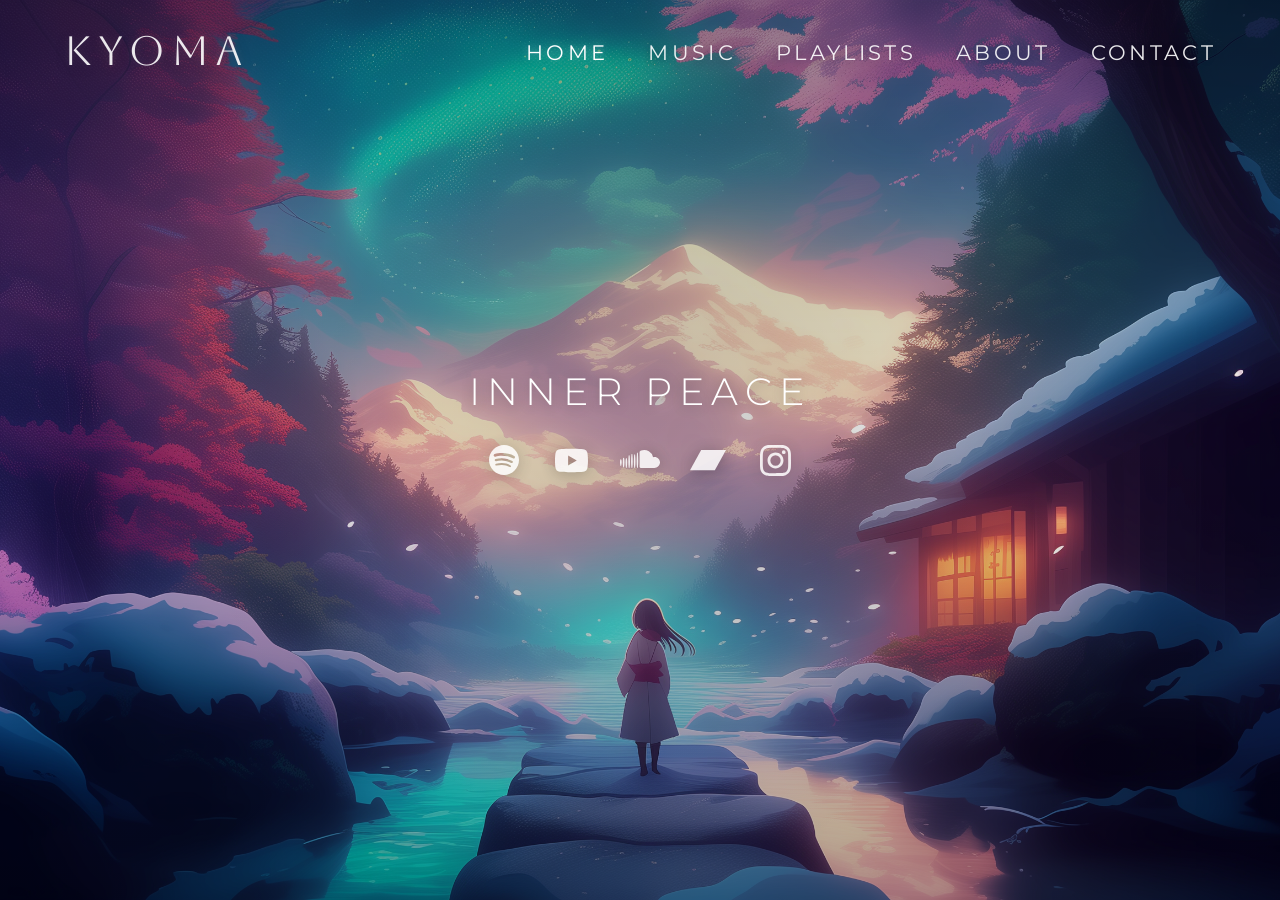
==== index.html @ 8b2a3a18 "Improve music page layout and footer" ====
<!DOCTYPE html>
<html lang="en">
<head>
    <meta charset="UTF-8">
    <meta name="viewport" content="width=device-width, initial-scale=1.0">

    <!-- Fonts -->
    <link rel="preconnect" href="https://fonts.googleapis.com">
    <link rel="preconnect" href="https://fonts.gstatic.com" crossorigin>
    <link href="https://fonts.googleapis.com/css2?family=Aboreto&family=Cinzel:wght@400..900&family=Inter:ital,opsz,wght@0,14..32,100..900;1,14..32,100..900&family=Montserrat:ital,wght@0,100..900;1,100..900&display=swap" rel="stylesheet">

    <!-- CSS -->
    <link rel="stylesheet" href="styles/style.css">

    <!-- JavaScript -->
    <script src="scripts/main.js" defer></script>

    <title>Kyoma Sounds | Official Website</title>
</head>

<body>

    <!-- =========================
    HEADER / NAVBAR
    ========================== -->

    <header class="header">
        <div class="container">
            <nav class="navbar">
                <a href="index.html" class="navbar__logo">KYOMA</a>

                <!-- Menu Burger -->
                <button class="navbar__toggle" aria-label="Open menu">
                    <span></span>
                    <span></span>
                </button>

                <!-- Navigation Links -->
                <ul class="navbar__links">
                    <li><a href="index.html" class="active">Home</a></li>
                    <li><a href="music.html">Music</a></li>
                    <li><a href="playlists.html">Playlists</a></li>
                    <li><a href="about.html">About</a></li>
                    <li><a href="contact.html">Contact</a></li>
                </ul>

                <!-- Social Icons | Mobile Menu -->
                <div class="navbar__social-links">
                    <a href="#" aria-label="Spotify">
                        <img src="assets/icons/spotify.svg" alt="Spotify" class="spotify-icon">
                    </a>

                    <a href="#" aria-label="YouTube">
                        <img src="assets/icons/youtube.svg" alt="YouTube" class="youtube-icon">
                    </a>

                    <a href="#" aria-label="SoundCloud">
                        <img src="assets/icons/soundcloud.svg" alt="SoundCloud" class="soundcloud-icon">
                    </a>

                    <a href="#" aria-label="Bandcamp">
                        <img src="assets/icons/bandcamp.svg" alt="Bandcamp" class="bandcamp-icon">
                    </a>

                    <a href="#" aria-label="Instagram">
                        <img src="assets/icons/instagram.svg" alt="Instagram" class="instagram-icon">
                    </a>
                </div>
            </nav>
        </div>


        <!-- Hero Content -->
        <div class="hero-content">
            <h1 class="hero-title">Inner Peace</h1>

            <!-- Social Icons | Home Hero -->
            <div class="social-links">
                <a href="#" aria-label="Spotify">
                    <img src="assets/icons/spotify.svg" alt="Spotify" class="spotify-icon">
                </a>

                <a href="#" aria-label="YouTube">
                    <img src="assets/icons/youtube.svg" alt="YouTube" class="youtube-icon">
                </a>

                <a href="#" aria-label="SoundCloud">
                    <img src="assets/icons/soundcloud.svg" alt="SoundCloud" class="soundcloud-icon">
                </a>

                <a href="#" aria-label="Bandcamp">
                    <img src="assets/icons/bandcamp.svg" alt="Bandcamp" class="bandcamp-icon">
                </a>

                <a href="#" aria-label="Instagram">
                    <img src="assets/icons/instagram.svg" alt="Instagram" class="instagram-icon">
                </a>
            </div>
        </div>

    </header>

</body>
</html>
---- styles/style.css ----
/* =========================
RESET / BASE
========================= */

*, *::before, *::after {
    box-sizing: border-box;
}

html {
    font-size: 100%;
    -webkit-text-size-adjust: 100%;
}

body {
    margin: 0;
    min-height: 100vh;
    line-height: 1.5;
    font-family: "Montserrat", sans-serif;
}

img, picture, video, canvas, svg {
    display: block;
    max-width: 100%;
}

input, button, textarea, select {
    font: inherit;
}

p, h1, h2, h3, h4, h5, h6 {
    margin: 0;
    overflow-wrap: break-word;
}

a {
    color: inherit;
    text-decoration: none;
}

ul, ol {
    margin: 0;
    padding: 0;
    list-style: none;
}


/* =========================
GLOBAL LAYOUT
========================= */

.container {
    width: min(100% - 128px, 1500px);
    margin-inline: auto;
}


/* =========================
HOME PAGE
Header hero, Inner Peace...
========================= */

.header {
    min-height: 100vh;

    background-image: url(../assets/background-images/image00001.png);
    background-size: cover;
    background-position: center 100%;
    background-repeat: no-repeat;

    display: flex;
    flex-direction: column;
    align-items: center;

    position: relative;
    overflow: hidden;
}

.header::before {
    content: "";
    position: absolute;
    inset: 0;

    background:
        radial-gradient(
            circle at center 45%,
            rgba(0, 0, 0, 0.15) 0%,
            rgba(0, 0, 0, 0.07) 30%,
            rgba(0, 0, 0, 0) 58%
        ),
        linear-gradient(
            to bottom,
            rgba(0, 0, 0, 0.38) 0%,
            rgba(0, 0, 0, 0.14) 24%,
            rgba(0, 0, 0, 0.06) 50%,
            rgba(0, 0, 0, 0.30) 100%
        );
}

.header > * {
    position: relative;
    z-index: 2;
}


/* =========================
NAVBAR — MOBILE FIRST
========================= */

.navbar {
    width: 100%;
    padding: 32px 0;

    display: flex;
    justify-content: center;
    align-items: center;

    position: relative;
}

/* Logo */

.navbar__logo {
    font-family: "Aboreto", serif;
    font-size: clamp(38px, 10.5vw, 52px);
    font-weight: 400;
    letter-spacing: 0.14em;
    text-transform: uppercase;

    color: rgba(255, 255, 255, 0.9);

    text-shadow:
        0 0 8px rgba(255, 255, 255, 0.10),
        0 2px 14px rgba(0, 0, 0, 0.22);

    line-height: 1;
    -webkit-font-smoothing: antialiased;
    text-rendering: geometricPrecision;

    position: relative;
    z-index: 30;
}

.navbar__logo:hover {
    text-shadow: 0 0 8px rgba(255, 255, 255, 0.4);
}

/* Burger */

.navbar__toggle {
    position: absolute;
    right: 0;
    top: 50%;
    transform: translateY(-50%);

    width: 44px;
    height: 44px;

    display: flex;
    flex-direction: column;
    justify-content: center;
    align-items: center;
    gap: 9px;

    background: transparent;
    border: none;
    padding: 0;
    cursor: pointer;

    z-index: 30;
}

.navbar__toggle:focus:not(:focus-visible) {
    outline: none;
}

.navbar__toggle:focus-visible {
    outline: 2px solid rgba(255, 255, 255, 0.45);
    outline-offset: 5px;
    border-radius: 8px;
}

.navbar__toggle span {
    display: block;
    width: 32px;
    height: 2px;

    background: rgba(255, 255, 255, 0.92);
    border-radius: 999px;

    box-shadow: 0 2px 10px rgba(0, 0, 0, 0.28);

    transition: transform 0.25s ease;
}

/* Burger ouvert = croix */

.navbar__toggle--open span:first-child {
    transform: translateY(5.5px) rotate(45deg);
}

.navbar__toggle--open span:last-child {
    transform: translateY(-5.5px) rotate(-45deg);
}

/* Menu caché par défaut */

.navbar__links {
    display: none;
}

/* Menu ouvert — mobile fullscreen */

.navbar__links--open {
    position: fixed;
    inset: 0;

    width: 100vw;
    height: 100vh;
    height: 100dvh;

    display: flex;
    flex-direction: column;
    justify-content: center;
    align-items: center;
    gap: 36px;

    padding: 160px 24px 240px;

    background:
        linear-gradient(
            to bottom,
            rgba(5, 8, 20, 0.94),
            rgba(10, 12, 30, 0.82)
        );

    backdrop-filter: blur(18px);
    -webkit-backdrop-filter: blur(18px);

    border: none;
    border-radius: 0;
    box-shadow: none;

    z-index: 20;
}

.navbar__links a {
    color: white;

    font-weight: 400;
    font-size: clamp(1.15rem, 4.2vw, 1.7rem);
    letter-spacing: 0.20em;
    text-transform: uppercase;

    opacity: 0.9;
    text-shadow: 0 2px 10px rgba(0, 0, 0, 0.28);

    transition: opacity 0.25s ease, text-shadow 0.25s ease;
}

.navbar__links a:hover,
.navbar__links a.active {
    opacity: 1;
    text-shadow: 0 0 8px rgba(255, 255, 255, 0.35);
}


/* =========================
NAVBAR SOCIAL LINKS
Icônes utilisées dans le menu mobile
========================= */

.navbar__social-links {
    display: none;
}

.navbar.menu-open .navbar__social-links {
    position: fixed;
    left: 50%;
    bottom: 56px;
    transform: translateX(-50%);

    display: flex;
    justify-content: center;
    align-items: center;
    gap: 22px;

    z-index: 30;
}

.navbar__social-links a {
    width: 44px;
    height: 44px;

    display: flex;
    justify-content: center;
    align-items: center;

    opacity: 0.85;

    transition: opacity 0.25s ease, transform 0.25s ease;
}

.navbar__social-links a:hover {
    opacity: 1;
    transform: translateY(-3px);
}

.navbar__social-links img {
    display: block;

    max-width: none;
    max-height: none;

    filter:
        brightness(0) invert(1)
        drop-shadow(0 2px 8px rgba(0, 0, 0, 0.28));
}


/* =========================
HERO CONTENT — HOME
========================= */

.hero-content {
    display: flex;
    flex-direction: column;
    justify-content: center;
    align-items: center;

    text-align: center;
    color: white;

    margin-top: auto;
    margin-bottom: auto;

    transform: translateY(-60px);
    padding: 0 24px;
}

.hero-title {
    font-family: "Montserrat", sans-serif;
    font-size: clamp(2rem, 10vw, 3.4rem);
    font-weight: 300;
    text-transform: uppercase;
    letter-spacing: 0.16em;

    text-shadow:
        0 2px 12px rgba(0, 0, 0, 0.25),
        0 0 18px rgba(255, 255, 255, 0.08);

    margin-bottom: 18px;
}

/* Menu ouvert sur Home :
on cache Inner Peace + les icônes du hero.
Les icônes visibles sont celles de .navbar__social-links.
*/

.header.menu-open .hero-title {
    opacity: 0;
}

.header.menu-open .hero-content .social-links {
    display: none;
}

/* Icônes sociales du hero Home */

.social-links {
    display: flex;
    justify-content: center;
    align-items: center;
    gap: 18px;
}

.social-links a {
    width: 40px;
    height: 40px;

    display: flex;
    justify-content: center;
    align-items: center;

    opacity: 0.85;

    transition: opacity 0.25s ease, transform 0.25s ease;
}

.social-links a:hover {
    opacity: 1;
    transform: translateY(-3px);
}

.social-links img {
    display: block;

    max-width: none;
    max-height: none;

    filter:
        brightness(0) invert(1)
        drop-shadow(0 2px 8px rgba(0, 0, 0, 0.28));
}


/* =========================
ICÔNES — TAILLES
Réutilisées par hero + navbar menu
========================= */

.spotify-icon {
    width: 28px;
}

.youtube-icon {
    width: 31px;
}

.soundcloud-icon {
    width: 38px;
    transform: translateY(-1px);
}

.bandcamp-icon {
    width: 34px;
}

.instagram-icon {
    width: 29px;
}


/* =========================
FOOTER
========================= */

.site-footer {
    color: white;
    padding: 72px 0 24px;

    position: relative;
    z-index: 1;
}

.site-footer__content {
    display: flex;
    flex-direction: column;
    align-items: center;
    gap: 22px;

    text-align: center;
}

.site-footer__logo {
    font-family: "Aboreto", serif;
    font-size: clamp(2rem, 5vw, 3.2rem);
    font-weight: 400;
    letter-spacing: 0.16em;
    text-transform: uppercase;

    color: rgba(255, 255, 255, 0.9);

    text-shadow:
        0 0 8px rgba(255, 255, 255, 0.10),
        0 2px 14px rgba(0, 0, 0, 0.22);

    transition:
        opacity 0.25s ease,
        text-shadow 0.25s ease,
        transform 0.25s ease;
}

.site-footer__logo:hover {
    opacity: 1;
    text-shadow:
        0 0 10px rgba(255, 255, 255, 0.35),
        0 2px 16px rgba(0, 0, 0, 0.28);

    transform: translateY(-2px);
}

.site-footer__tagline {
    font-size: 0.95rem;
    font-weight: 300;
    letter-spacing: 0.08em;

    color: rgba(255, 255, 255, 0.65);
}

.site-footer__social-links {
    margin-top: 6px;
}

.site-footer__copyright {
    font-size: 0.78rem;
    letter-spacing: 0.08em;

    color: rgba(255, 255, 255, 0.45);
}


/* =========================
MUSIC PAGE
Grid releases, cards...
========================= */

.music-body {
    min-height: 100vh;
    color: white;

    position: relative;
    background: #050814;
}

/* Image de fond floutée */

.music-body::before {
    content: "";
    position: fixed;
    inset: 0;

    background-image: url(../assets/background-images/image00001.png);
    background-size: cover;
    background-position: center;
    background-repeat: no-repeat;

    filter: blur(16px);
    transform: scale(1.08);
    opacity: 0.62;

    z-index: -2;
}

/* Overlay sombre par-dessus l'image */

.music-body::after {
    content: "";
    position: fixed;
    inset: 0;

    background:
        linear-gradient(
            to bottom,
            rgba(5, 8, 20, 0.97),
            rgba(8, 10, 24, 0.92)
        );

    z-index: -1;
}


/* =========================
PAGE HEADER — PAGES INTERNES
========================= */

.music-header {
    background: transparent;
    color: white;

    position: relative;
    z-index: 10;
}


/* =========================
MUSIC PAGE CONTENT
========================= */

.music-page {
    min-height: 100vh;
    color: white;

    padding: 32px 0 64px;

    position: relative;
    z-index: 1;
}

.music-section {
    max-width: none;
    margin: 0;
}

/* Heading */

.section-heading {
    max-width: 760px;
    margin-bottom: 44px;
}

.section-heading h1 {
    font-family: "Montserrat", sans-serif;
    font-size: clamp(2.2rem, 6vw, 4rem);

    font-weight: 300;
    letter-spacing: 0.16em;
    text-transform: uppercase;

    transform: translateX(-0.04em);

    margin-bottom: 16px;

    text-shadow:
        0 2px 14px rgba(0, 0, 0, 0.35),
        0 0 22px rgba(255, 255, 255, 0.08);
}

.section-heading p {
    max-width: 560px;

    font-size: 1rem;
    line-height: 1.8;

    color: rgba(255, 255, 255, 0.68);
}

/* Music Grid */

.music-grid {
    display: grid;
    grid-template-columns: 1fr;
    gap: 40px;
}

/* Music Cards */

.music-card {
    background: rgba(10, 12, 30, 0.62);
    border: 1px solid rgba(255, 255, 255, 0.12);
    border-radius: 24px;
    overflow: hidden;

    backdrop-filter: blur(10px);
    -webkit-backdrop-filter: blur(10px);

    box-shadow: 0 18px 50px rgba(0, 0, 0, 0.22);

    transition:
        transform 0.28s ease,
        border-color 0.28s ease,
        background 0.28s ease,
        box-shadow 0.28s ease;
}

.music-card:hover {
    transform: translateY(-6px);
    background: rgba(255, 255, 255, 0.065);
    border-color: rgba(255, 255, 255, 0.18);
    box-shadow: 0 24px 70px rgba(0, 0, 0, 0.34);
}

.music-card__image-link {
    display: block;
    aspect-ratio: 1 / 1;
    overflow: hidden;
}

.music-card__image-link img {
    width: 100%;
    height: 100%;
    object-fit: cover;

    transition: transform 0.35s ease;
}

.music-card:hover .music-card__image-link img {
    transform: scale(1.04);
}

.music-card__content {
    padding: 24px;
}

.music-card__content h2 {
    font-size: 1.25rem;
    font-weight: 500;
    letter-spacing: 0.04em;

    margin-bottom: 6px;
}

.music-card__content p {
    color: rgba(255, 255, 255, 0.62);
    font-size: 0.95rem;

    margin-bottom: 22px;
}

.music-card__link {
    display: inline-block;

    font-size: 0.78rem;
    font-weight: 500;
    letter-spacing: 0.18em;
    text-transform: uppercase;

    color: rgba(255, 255, 255, 0.9);

    opacity: 0.85;
    transition: opacity 0.25s ease, text-shadow 0.25s ease;
}

.music-card__link:hover {
    opacity: 1;
    text-shadow: 0 0 8px rgba(255, 255, 255, 0.35);
}


/* =========================
RESPONSIVE
========================= */

/* ≥ 640px : grands téléphones / petites tablettes */

@media (min-width: 640px) {
    .hero-title {
        font-size: clamp(2.4rem, 7vw, 4rem);
    }

    .social-links {
        gap: 22px;
    }

    .social-links a {
        width: 44px;
        height: 44px;
    }

    .spotify-icon {
        width: 30px;
    }

    .youtube-icon {
        width: 33px;
    }

    .soundcloud-icon {
        width: 41px;
    }

    .bandcamp-icon {
        width: 36px;
    }

    .instagram-icon {
        width: 31px;
    }
}

/* ≥ 768px : tablettes */

@media (min-width: 768px) {
    .music-grid {
        grid-template-columns: repeat(2, 1fr);
    }
}

/* ≥ 1024px : desktop */

@media (min-width: 1024px) {
    .navbar {
        padding: 32px 0;
        justify-content: space-between;
    }

    .navbar__logo {
        font-size: clamp(36px, 3.2vw, 54px);
        letter-spacing: 0.16em;
    }

    .navbar__toggle {
        display: none;
    }

    .navbar__links,
    .navbar__links--open {
        position: static;
        inset: auto;
        transform: none;

        width: auto;
        height: auto;
        max-width: none;

        padding: 0;

        display: flex;
        flex-direction: row;
        justify-content: flex-end;
        align-items: center;
        gap: 40px;

        background: none;
        backdrop-filter: none;
        -webkit-backdrop-filter: none;

        border: none;
        border-radius: 0;
        box-shadow: none;

        z-index: auto;
    }

    .navbar__links a {
        font-size: 1.3rem;
        letter-spacing: 0.16em;
    }

    .navbar__social-links,
    .navbar.menu-open .navbar__social-links {
        display: none;
    }

    .hero-content {
        transform: translateY(-80px);
        padding: 0;
    }

    .hero-title {
        font-size: clamp(1.5rem, 3vw, 3rem);
        letter-spacing: 0.18em;
    }

    .header.menu-open .hero-title {
        opacity: 1;
    }

    .header.menu-open .hero-content .social-links {
        display: flex;
    }

    .music-page {
        padding: 32px 0 64px;
    }

    .section-heading {
        margin-bottom: 56px;
    }

    .music-grid {
        grid-template-columns: repeat(3, 1fr);
    }

    .social-links {
        gap: 24px;
    }

    .social-links a {
        width: 44px;
        height: 44px;
    }

    .spotify-icon {
        width: 30px;
    }

    .youtube-icon {
        width: 33px;
    }

    .soundcloud-icon {
        width: 40px;
    }

    .bandcamp-icon {
        width: 36px;
    }

    .instagram-icon {
        width: 31px;
    }
}

/* ≥ 1280px : desktop large */

@media (min-width: 1280px) {
}

/* ≥ 1536px : très grands écrans */

@media (min-width: 1536px) {
}
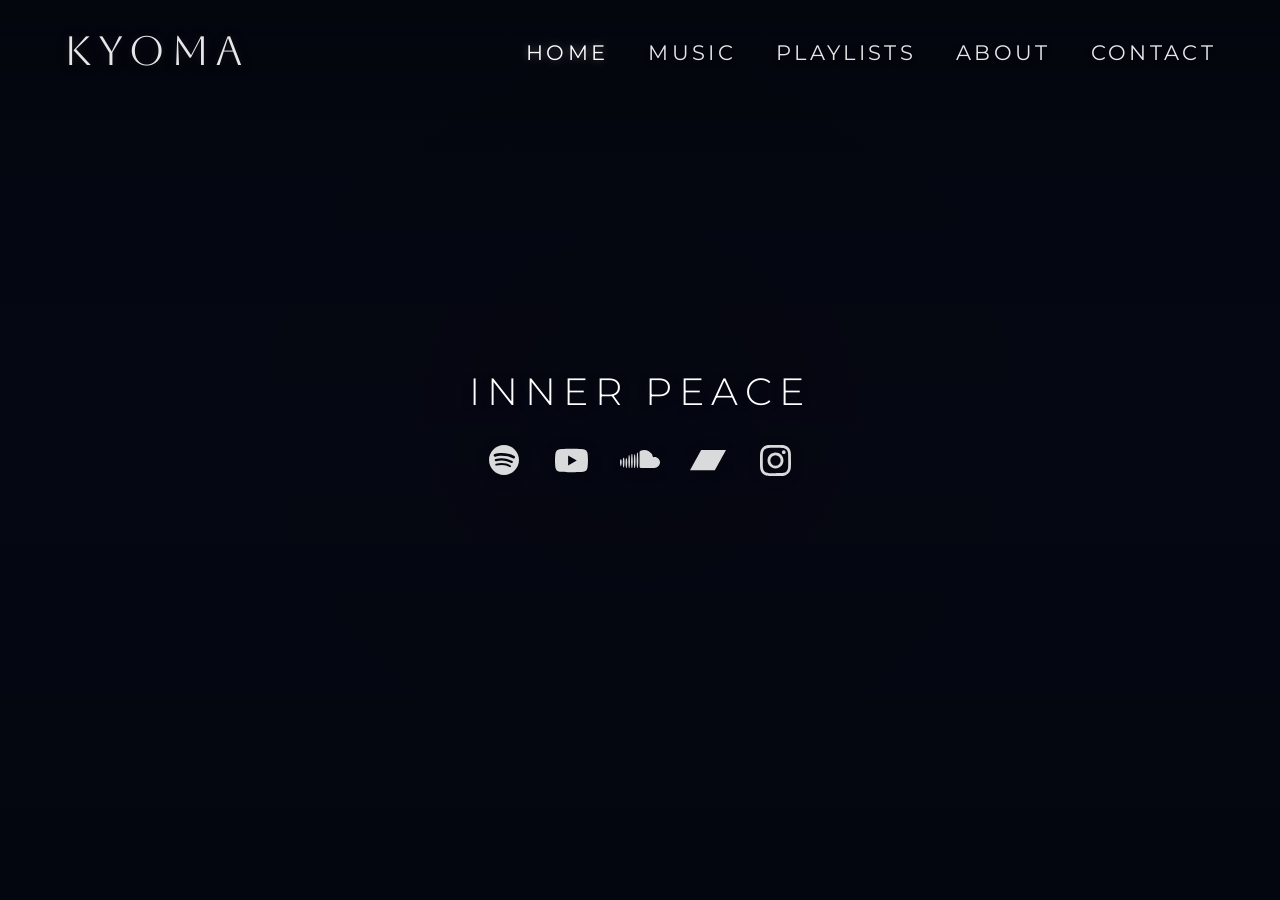
==== commit 9413ac41: "adding video source to header" ====
--- a/index.html
+++ b/index.html
@@ -25,6 +25,10 @@
     ========================== -->
 
     <header class="header">
+        <!-- Background Video -->
+        <video class="headerVideo" autoplay muted loop playsinline preload="auto">
+            <source src="assets/background-images/image00001.mp4" type="video/mp4">
+        </video>
         <div class="container">
             <nav class="navbar">
                 <a href="index.html" class="navbar__logo">KYOMA</a>
--- a/styles/style.css
+++ b/styles/style.css
@@ -49,8 +49,64 @@
 ========================= */
 
 .container {
-    width: min(100% - 128px, 1500px);
+    width: min(100% - 40px, 1500px);
     margin-inline: auto;
+}
+
+
+/* =========================
+SHARED INTERNAL PAGES BACKGROUND
+Music / Playlists / About / Contact
+========================= */
+
+.music-body,
+.about-body,
+.contact-body {
+    min-height: 100vh;
+    color: white;
+    position: relative;
+    background: #050814;
+}
+
+.music-body::before,
+.about-body::before,
+.contact-body::before {
+    content: "";
+    position: fixed;
+    inset: 0;
+    
+    background-image: url(../assets/background-images/image00001.png);
+    background-size: cover;
+    background-position: center;
+    background-repeat: no-repeat;
+    
+    filter: blur(16px);
+    transform: scale(1.08);
+    opacity: 0.85;
+    
+    z-index: -2;
+}
+
+.music-body::after,
+.about-body::after,
+.contact-body::after {
+    content: "";
+    position: fixed;
+    inset: 0;
+    
+    background:
+        radial-gradient(
+            circle at 50% 18%,
+            rgba(120, 180, 210, 0.16),
+            transparent 34%
+        ),
+        linear-gradient(
+            to bottom,
+            rgba(5, 8, 20, 0.86),
+            rgba(8, 10, 24, 0.80)
+        );
+    
+    z-index: -1;
 }
 
 
@@ -61,11 +117,6 @@
 
 .header {
     min-height: 100vh;
-
-    background-image: url(../assets/background-images/image00001.png);
-    background-size: cover;
-    background-position: center 100%;
-    background-repeat: no-repeat;
 
     display: flex;
     flex-direction: column;
@@ -73,6 +124,22 @@
 
     position: relative;
     overflow: hidden;
+
+    background-color: #050814;
+}
+
+.headerVideo {
+    position: absolute;
+    inset: 0;
+
+    width: 100%;
+    height: 100%;
+
+    object-fit: cover;
+    object-position: center 100%;
+
+    z-index: 0;
+    pointer-events: none;
 }
 
 .header::before {
@@ -80,27 +147,28 @@
     position: absolute;
     inset: 0;
 
+    z-index: 1;
+    pointer-events: none;
+    
     background:
-        radial-gradient(
-            circle at center 45%,
-            rgba(0, 0, 0, 0.15) 0%,
-            rgba(0, 0, 0, 0.07) 30%,
-            rgba(0, 0, 0, 0) 58%
-        ),
-        linear-gradient(
-            to bottom,
-            rgba(0, 0, 0, 0.38) 0%,
-            rgba(0, 0, 0, 0.14) 24%,
-            rgba(0, 0, 0, 0.06) 50%,
-            rgba(0, 0, 0, 0.30) 100%
-        );
-}
-
-.header > * {
+    radial-gradient(
+        circle at center 45%,
+        rgba(0, 0, 0, 0.138) 0%,
+        rgba(0, 0, 0, 0.064) 30%,
+        rgba(0, 0, 0, 0) 58%
+    ),
+    linear-gradient(
+        to bottom,
+        rgba(0, 0, 0, 0.35) 0%,
+        rgba(0, 0, 0, 0.13) 24%,
+        rgba(0, 0, 0, 0.055) 50%,
+        rgba(0, 0, 0, 0.276) 100%
+    );
+}
+.header > *:not(.headerVideo) {
     position: relative;
     z-index: 2;
 }
-
 
 /* =========================
 NAVBAR — MOBILE FIRST
@@ -109,11 +177,11 @@
 .navbar {
     width: 100%;
     padding: 32px 0;
-
+    
     display: flex;
     justify-content: center;
     align-items: center;
-
+    
     position: relative;
 }
 
@@ -125,17 +193,17 @@
     font-weight: 400;
     letter-spacing: 0.14em;
     text-transform: uppercase;
-
+    
     color: rgba(255, 255, 255, 0.9);
-
+    
     text-shadow:
-        0 0 8px rgba(255, 255, 255, 0.10),
-        0 2px 14px rgba(0, 0, 0, 0.22);
-
+    0 0 8px rgba(255, 255, 255, 0.10),
+    0 2px 14px rgba(0, 0, 0, 0.22);
+    
     line-height: 1;
     -webkit-font-smoothing: antialiased;
     text-rendering: geometricPrecision;
-
+    
     position: relative;
     z-index: 30;
 }
@@ -151,21 +219,21 @@
     right: 0;
     top: 50%;
     transform: translateY(-50%);
-
+    
     width: 44px;
     height: 44px;
-
+    
     display: flex;
     flex-direction: column;
     justify-content: center;
     align-items: center;
     gap: 9px;
-
+    
     background: transparent;
     border: none;
     padding: 0;
     cursor: pointer;
-
+    
     z-index: 30;
 }
 
@@ -183,12 +251,12 @@
     display: block;
     width: 32px;
     height: 2px;
-
+    
     background: rgba(255, 255, 255, 0.92);
     border-radius: 999px;
-
+    
     box-shadow: 0 2px 10px rgba(0, 0, 0, 0.28);
-
+    
     transition: transform 0.25s ease;
 }
 
@@ -213,47 +281,47 @@
 .navbar__links--open {
     position: fixed;
     inset: 0;
-
+    
     width: 100vw;
     height: 100vh;
     height: 100dvh;
-
+    
     display: flex;
     flex-direction: column;
     justify-content: center;
     align-items: center;
     gap: 36px;
-
+    
     padding: 160px 24px 240px;
-
+    
     background:
-        linear-gradient(
-            to bottom,
-            rgba(5, 8, 20, 0.94),
-            rgba(10, 12, 30, 0.82)
-        );
-
+    linear-gradient(
+    to bottom,
+    rgba(5, 8, 20, 0.94),
+    rgba(10, 12, 30, 0.82)
+    );
+    
     backdrop-filter: blur(18px);
     -webkit-backdrop-filter: blur(18px);
-
+    
     border: none;
     border-radius: 0;
     box-shadow: none;
-
+    
     z-index: 20;
 }
 
 .navbar__links a {
     color: white;
-
+    
     font-weight: 400;
     font-size: clamp(1.15rem, 4.2vw, 1.7rem);
     letter-spacing: 0.20em;
     text-transform: uppercase;
-
+    
     opacity: 0.9;
     text-shadow: 0 2px 10px rgba(0, 0, 0, 0.28);
-
+    
     transition: opacity 0.25s ease, text-shadow 0.25s ease;
 }
 
@@ -278,25 +346,25 @@
     left: 50%;
     bottom: 56px;
     transform: translateX(-50%);
-
+    
     display: flex;
     justify-content: center;
     align-items: center;
     gap: 22px;
-
+    
     z-index: 30;
 }
 
 .navbar__social-links a {
     width: 44px;
     height: 44px;
-
+    
     display: flex;
     justify-content: center;
     align-items: center;
-
+    
     opacity: 0.85;
-
+    
     transition: opacity 0.25s ease, transform 0.25s ease;
 }
 
@@ -307,13 +375,13 @@
 
 .navbar__social-links img {
     display: block;
-
+    
     max-width: none;
     max-height: none;
-
+    
     filter:
-        brightness(0) invert(1)
-        drop-shadow(0 2px 8px rgba(0, 0, 0, 0.28));
+    brightness(0) invert(1)
+    drop-shadow(0 2px 8px rgba(0, 0, 0, 0.28));
 }
 
 
@@ -326,13 +394,13 @@
     flex-direction: column;
     justify-content: center;
     align-items: center;
-
+    
     text-align: center;
     color: white;
-
+    
     margin-top: auto;
     margin-bottom: auto;
-
+    
     transform: translateY(-60px);
     padding: 0 24px;
 }
@@ -343,11 +411,11 @@
     font-weight: 300;
     text-transform: uppercase;
     letter-spacing: 0.16em;
-
+    
     text-shadow:
-        0 2px 12px rgba(0, 0, 0, 0.25),
-        0 0 18px rgba(255, 255, 255, 0.08);
-
+    0 2px 12px rgba(0, 0, 0, 0.25),
+    0 0 18px rgba(255, 255, 255, 0.08);
+    
     margin-bottom: 18px;
 }
 
@@ -376,13 +444,13 @@
 .social-links a {
     width: 40px;
     height: 40px;
-
+    
     display: flex;
     justify-content: center;
     align-items: center;
-
+    
     opacity: 0.85;
-
+    
     transition: opacity 0.25s ease, transform 0.25s ease;
 }
 
@@ -393,13 +461,13 @@
 
 .social-links img {
     display: block;
-
+    
     max-width: none;
     max-height: none;
-
+    
     filter:
-        brightness(0) invert(1)
-        drop-shadow(0 2px 8px rgba(0, 0, 0, 0.28));
+    brightness(0) invert(1)
+    drop-shadow(0 2px 8px rgba(0, 0, 0, 0.28));
 }
 
 
@@ -436,8 +504,8 @@
 
 .site-footer {
     color: white;
-    padding: 72px 0 24px;
-
+    padding: 72px 0 72px;
+    
     position: relative;
     z-index: 1;
 }
@@ -447,7 +515,7 @@
     flex-direction: column;
     align-items: center;
     gap: 22px;
-
+    
     text-align: center;
 }
 
@@ -457,25 +525,25 @@
     font-weight: 400;
     letter-spacing: 0.16em;
     text-transform: uppercase;
-
+    
     color: rgba(255, 255, 255, 0.9);
-
+    
     text-shadow:
-        0 0 8px rgba(255, 255, 255, 0.10),
-        0 2px 14px rgba(0, 0, 0, 0.22);
-
+    0 0 8px rgba(255, 255, 255, 0.10),
+    0 2px 14px rgba(0, 0, 0, 0.22);
+    
     transition:
-        opacity 0.25s ease,
-        text-shadow 0.25s ease,
-        transform 0.25s ease;
+    opacity 0.25s ease,
+    text-shadow 0.25s ease,
+    transform 0.25s ease;
 }
 
 .site-footer__logo:hover {
     opacity: 1;
     text-shadow:
-        0 0 10px rgba(255, 255, 255, 0.35),
-        0 2px 16px rgba(0, 0, 0, 0.28);
-
+    0 0 10px rgba(255, 255, 255, 0.35),
+    0 2px 16px rgba(0, 0, 0, 0.28);
+    
     transform: translateY(-2px);
 }
 
@@ -483,7 +551,7 @@
     font-size: 0.95rem;
     font-weight: 300;
     letter-spacing: 0.08em;
-
+    
     color: rgba(255, 255, 255, 0.65);
 }
 
@@ -494,8 +562,89 @@
 .site-footer__copyright {
     font-size: 0.78rem;
     letter-spacing: 0.08em;
-
+    
     color: rgba(255, 255, 255, 0.45);
+}
+
+
+/* =========================
+PAGE HEADER — PAGES INTERNES
+========================= */
+
+.music-header {
+    background: transparent;
+    color: white;
+    
+    position: relative;
+    z-index: 10;
+}
+
+.music-header--overlay {
+    position: absolute;
+    top: 0;
+    left: 0;
+    width: 100%;
+    z-index: 10;
+
+    background: transparent;
+}
+
+
+/* =========================
+SHARED INTERNAL PAGE CONTENT
+========================= */
+
+.music-page,
+.about-page,
+.contact-page {
+    color: white;
+    padding: 0px 0 0;
+    position: relative;
+    z-index: 1;
+}
+
+.music-page {
+    padding: 0;
+}
+
+.music-section,
+.playlist-section,
+.about-section,
+.contact-section {
+    max-width: none;
+    margin: 0;
+}
+
+/* Heading */
+
+.section-heading {
+    max-width: 760px;
+    margin-bottom: 22px;
+}
+
+.section-heading h1 {
+    font-family: "Montserrat", sans-serif;
+    font-size: clamp(2rem, 5.4vw, 3.6rem);
+
+    
+    font-weight: 300;
+    letter-spacing: 0.16em;
+    text-transform: uppercase;
+    
+    transform: translateX(-0.04em);
+    
+    margin-bottom: 0;
+    
+    text-shadow:
+    0 2px 14px rgba(0, 0, 0, 0.35),
+    0 0 22px rgba(255, 255, 255, 0.08);
+}
+
+.section-heading p {
+    font-size: 1rem;
+    line-height: 1.8;
+    
+    color: rgba(255, 255, 255, 0.68);
 }
 
 
@@ -504,122 +653,220 @@
 Grid releases, cards...
 ========================= */
 
-.music-body {
+/* =========================
+LATEST RELEASE HERO
+========================= */
+
+/* .latest-release-hero {
     min-height: 100vh;
-    color: white;
+    display: flex;
+    align-items: center;
 
     position: relative;
-    background: #050814;
-}
-
-/* Image de fond floutée */
-
-.music-body::before {
-    content: "";
-    position: fixed;
-    inset: 0;
-
-    background-image: url(../assets/background-images/image00001.png);
+    overflow: hidden;
+
+    padding: 120px 0 64px;
+
+    background-image:
+        linear-gradient(
+            to right,
+            rgba(5, 8, 20, 0.82),
+            rgba(5, 8, 20, 0.58),
+            rgba(5, 8, 20, 0.90)
+        ),
+        url("../assets/artworks/Kyoma - Where We Belong (Artwork).jpg");
+
     background-size: cover;
     background-position: center;
     background-repeat: no-repeat;
-
-    filter: blur(16px);
-    transform: scale(1.08);
-    opacity: 0.62;
-
-    z-index: -2;
-}
-
-/* Overlay sombre par-dessus l'image */
-
-.music-body::after {
+} */
+
+.latest-release-hero {
+    min-height: 100vh;
+    display: flex;
+    align-items: center;
+
+    position: relative;
+    overflow: hidden;
+
+    padding: 120px 0 64px;
+
+    background-image:
+        linear-gradient(
+            to right,
+            rgba(5, 8, 20, 0.82),
+            rgba(5, 8, 20, 0.58),
+            rgba(5, 8, 20, 0.90)
+        ),
+        url("../assets/background-images/koharu-background-image.png");
+
+    background-size: cover;
+    background-position: center;
+    background-repeat: no-repeat;
+}
+
+.latest-release-hero::before {
     content: "";
-    position: fixed;
+    position: absolute;
     inset: 0;
-
-    background:
-        linear-gradient(
-            to bottom,
-            rgba(5, 8, 20, 0.97),
-            rgba(8, 10, 24, 0.92)
-        );
-
-    z-index: -1;
-}
-
-
-/* =========================
-PAGE HEADER — PAGES INTERNES
-========================= */
-
-.music-header {
-    background: transparent;
-    color: white;
-
-    position: relative;
-    z-index: 10;
-}
-
-
-/* =========================
-MUSIC PAGE CONTENT
-========================= */
-
-.music-page {
-    min-height: 100vh;
-    color: white;
-
-    padding: 32px 0 64px;
-
+    
+    backdrop-filter: blur(18px);
+    -webkit-backdrop-filter: blur(18px);
+    
+    z-index: 0;
+}
+
+
+
+.latest-release-hero__inner {
     position: relative;
     z-index: 1;
-}
-
-.music-section {
-    max-width: none;
-    margin: 0;
-}
-
-/* Heading */
-
-.section-heading {
-    max-width: 760px;
-    margin-bottom: 44px;
-}
-
-.section-heading h1 {
-    font-family: "Montserrat", sans-serif;
-    font-size: clamp(2.2rem, 6vw, 4rem);
-
+    
+    display: grid;
+    grid-template-columns: 1fr;
+    gap: 40px;
+    
+    align-items: center;
+}
+
+.latest-release-hero__cover {
+    max-width: 430px;
+    margin-inline: auto;
+    
+    border-radius: 22px;
+    overflow: hidden;
+    
+    box-shadow:
+    0 24px 80px rgba(0, 0, 0, 0.45),
+    0 0 60px rgba(120, 180, 210, 0.12);
+}
+
+.latest-release-hero__cover img {
+    width: 100%;
+    aspect-ratio: 1 / 1;
+    object-fit: cover;
+}
+
+.latest-release-hero__content {
+    max-width: 620px;
+    text-align: center;
+}
+
+.latest-release-hero__label {
+    display: inline-block;
+    margin-bottom: 18px;
+    
+    font-size: 0.78rem;
+    font-weight: 500;
+    letter-spacing: 0.22em;
+    text-transform: uppercase;
+    
+    color: rgba(255, 255, 255, 0.58);
+}
+
+.latest-release-hero__content h1 {
+    margin-bottom: 24px;
+    
+    font-size: clamp(2.4rem, 6vw, 4.6rem);
     font-weight: 300;
-    letter-spacing: 0.16em;
+    line-height: 1.05;
+    letter-spacing: 0.12em;
     text-transform: uppercase;
-
-    transform: translateX(-0.04em);
-
-    margin-bottom: 16px;
-
+    
+    color: rgba(255, 255, 255, 0.95);
+    
     text-shadow:
-        0 2px 14px rgba(0, 0, 0, 0.35),
-        0 0 22px rgba(255, 255, 255, 0.08);
-}
-
-.section-heading p {
-    max-width: 560px;
-
+    0 2px 18px rgba(0, 0, 0, 0.45),
+    0 0 28px rgba(255, 255, 255, 0.10);
+}
+
+.latest-release-hero__content p {
+    margin-bottom: 32px;
+    
     font-size: 1rem;
     line-height: 1.8;
-
-    color: rgba(255, 255, 255, 0.68);
-}
-
-/* Music Grid */
+    
+    color: rgba(255, 255, 255, 0.72);
+}
+
+.latest-release-hero__link {
+    display: inline-block;
+    
+    padding: 14px 30px;
+    
+    border: 1px solid rgba(255, 255, 255, 0.24);
+    border-radius: 999px;
+    
+    font-size: 0.78rem;
+    font-weight: 500;
+    letter-spacing: 0.18em;
+    text-transform: uppercase;
+    
+    color: rgba(255, 255, 255, 0.92);
+    background: rgba(255, 255, 255, 0.08);
+    
+    backdrop-filter: blur(10px);
+    -webkit-backdrop-filter: blur(10px);
+    
+    transition:
+    transform 0.25s ease,
+    background 0.25s ease,
+    border-color 0.25s ease,
+    box-shadow 0.25s ease;
+}
+
+.latest-release-hero__link:hover {
+    transform: translateY(-3px);
+    background: rgba(255, 255, 255, 0.14);
+    border-color: rgba(255, 255, 255, 0.36);
+    box-shadow: 0 14px 40px rgba(0, 0, 0, 0.28);
+}
+
+
+.music-section {
+    padding-top: 44px;
+}
+
+.music-filters {
+    display: flex;
+    gap: 10px;
+    flex-wrap: wrap;
+    margin-top: 12px;
+}
+
+.music-filter {
+    padding: 12px 18px;
+
+    border: 1px solid rgba(255, 255, 255, 0.16);
+    border-radius: 999px;
+
+    background: rgba(10, 12, 30, 0.62);
+    color: rgba(255, 255, 255, 0.72);
+
+    font-size: 0.78rem;
+    font-weight: 500;
+    letter-spacing: 0.14em;
+    text-transform: uppercase;
+
+    cursor: pointer;
+
+    backdrop-filter: blur(10px);
+    -webkit-backdrop-filter: blur(10px);
+
+    transition: background 0.25s ease, color 0.25s ease, border-color 0.25s ease;
+}
+
+.music-filter:hover,
+.music-filter.active {
+    color: rgba(255, 255, 255, 0.95);
+    background: rgba(255, 255, 255, 0.10);
+    border-color: rgba(255, 255, 255, 0.32);
+}
 
 .music-grid {
     display: grid;
     grid-template-columns: 1fr;
-    gap: 40px;
+    gap: 44px;
 }
 
 /* Music Cards */
@@ -629,17 +876,17 @@
     border: 1px solid rgba(255, 255, 255, 0.12);
     border-radius: 24px;
     overflow: hidden;
-
+    
     backdrop-filter: blur(10px);
     -webkit-backdrop-filter: blur(10px);
-
+    
     box-shadow: 0 18px 50px rgba(0, 0, 0, 0.22);
-
+    
     transition:
-        transform 0.28s ease,
-        border-color 0.28s ease,
-        background 0.28s ease,
-        box-shadow 0.28s ease;
+    transform 0.28s ease,
+    border-color 0.28s ease,
+    background 0.28s ease,
+    box-shadow 0.28s ease;
 }
 
 .music-card:hover {
@@ -659,7 +906,7 @@
     width: 100%;
     height: 100%;
     object-fit: cover;
-
+    
     transition: transform 0.35s ease;
 }
 
@@ -668,34 +915,34 @@
 }
 
 .music-card__content {
-    padding: 24px;
+    padding: 16px;
 }
 
 .music-card__content h2 {
     font-size: 1.25rem;
     font-weight: 500;
     letter-spacing: 0.04em;
-
+    
     margin-bottom: 6px;
 }
 
 .music-card__content p {
     color: rgba(255, 255, 255, 0.62);
     font-size: 0.95rem;
-
+    
     margin-bottom: 22px;
 }
 
 .music-card__link {
     display: inline-block;
-
+    
     font-size: 0.78rem;
     font-weight: 500;
     letter-spacing: 0.18em;
     text-transform: uppercase;
-
+    
     color: rgba(255, 255, 255, 0.9);
-
+    
     opacity: 0.85;
     transition: opacity 0.25s ease, text-shadow 0.25s ease;
 }
@@ -707,6 +954,309 @@
 
 
 /* =========================
+PLAYLISTS PAGE
+========================= */
+
+.playlist-grid {
+    display: grid;
+    grid-template-columns: 1fr;
+    gap: 40px;
+    
+    max-width: 1800px;
+    margin-inline: auto;
+}
+
+.playlist-card {
+    text-align: center;
+}
+
+.playlist-card__content {
+    display: flex;
+    flex-direction: column;
+    align-items: center;
+}
+
+.playlist-card__content h2 {
+    max-width: 320px;
+}
+
+.playlist-card__content p {
+    max-width: 360px;
+    line-height: 1.7;
+}
+
+
+/* =========================
+ABOUT PAGE
+========================= */
+
+.about-story {
+    display: grid;
+    grid-template-columns: 1fr;
+    gap: 32px;
+    
+    margin-bottom: 40px;
+    padding: 28px;
+    
+    background: rgba(10, 12, 30, 0.62);
+    border: 1px solid rgba(255, 255, 255, 0.12);
+    border-radius: 24px;
+    
+    backdrop-filter: blur(10px);
+    -webkit-backdrop-filter: blur(10px);
+    
+    box-shadow: 0 18px 50px rgba(0, 0, 0, 0.22);
+}
+
+.about-story:last-child {
+    margin-bottom: 0;
+}
+
+.about-story__text {
+    display: flex;
+    flex-direction: column;
+    justify-content: center;
+}
+
+.about-story__label {
+    display: inline-block;
+    
+    margin-bottom: 16px;
+    
+    font-size: 0.75rem;
+    font-weight: 500;
+    letter-spacing: 0.18em;
+    text-transform: uppercase;
+    
+    color: rgba(255, 255, 255, 0.52);
+}
+
+.about-story__text h2 {
+    max-width: 700px;
+    
+    margin-bottom: 22px;
+    
+    font-family: "Montserrat", sans-serif;
+    font-size: clamp(1.65rem, 4vw, 2.8rem);
+    font-weight: 300;
+    line-height: 1.2;
+    letter-spacing: 0.10em;
+    text-transform: uppercase;
+    
+    color: rgba(255, 255, 255, 0.92);
+    
+    text-shadow:
+    0 2px 14px rgba(0, 0, 0, 0.35),
+    0 0 22px rgba(255, 255, 255, 0.06);
+}
+
+.about-story__text p {
+    max-width: 720px;
+    
+    margin-bottom: 18px;
+    
+    font-size: 1rem;
+    line-height: 1.85;
+    
+    color: rgba(255, 255, 255, 0.68);
+}
+
+.about-story__text p:last-child {
+    margin-bottom: 0;
+}
+
+.about-story__image {
+    overflow: hidden;
+    
+    border-radius: 20px;
+    aspect-ratio: 4 / 5;
+    
+    background: rgba(255, 255, 255, 0.06);
+}
+
+.about-story__image img {
+    width: 100%;
+    height: 100%;
+    object-fit: cover;
+    
+    filter: brightness(0.88) saturate(0.85) contrast(1.05);
+    
+    transition:
+    transform 0.35s ease,
+    filter 0.35s ease;
+}
+
+.about-story:hover .about-story__image img {
+    transform: scale(1.04);
+}
+
+
+/* =========================
+CONTACT PAGE
+========================= */
+
+.contact-section {
+    width: 100%;
+}
+
+.contact-section .section-heading {
+    margin-bottom: 40px;
+}
+
+.contact-card {
+    min-height: 470px;
+    
+    display: flex;
+    justify-content: center;
+    align-items: center;
+    
+    position: relative;
+    overflow: hidden;
+    
+    padding: 52px 32px;
+    
+    background: rgba(10, 12, 30, 0.62);
+    border: 1px solid rgba(255, 255, 255, 0.10);
+    border-radius: 24px;
+    
+    backdrop-filter: blur(10px);
+    -webkit-backdrop-filter: blur(10px);
+    
+    box-shadow:
+    0 18px 50px rgba(0, 0, 0, 0.22),
+    0 0 44px rgba(120, 150, 255, 0.045);
+}
+
+.contact-card::before {
+    content: "";
+    position: absolute;
+    inset: 0;
+    
+    background-image:
+    linear-gradient(
+    rgba(8, 10, 24, 0.72),
+    rgba(8, 10, 24, 0.82)
+    ),
+    url("../assets/background-images/image00001.png");
+    
+    background-size: cover;
+    background-position: center;
+    opacity: 0.35;
+    
+    filter: blur(2px);
+    transform: scale(1.04);
+    
+    z-index: -1;
+    
+    transition:
+    opacity 0.4s ease,
+    transform 0.4s ease,
+    filter 0.4s ease;
+}
+
+.contact-card:hover::before {
+    opacity: 0.5;
+    transform: scale(1.06);
+    filter: blur(1px);
+}
+
+.contact-card__content {
+    max-width: 760px;
+    text-align: center;
+    position: relative;
+    z-index: 1;
+}
+
+.contact-card__label {
+    display: inline-block;
+    margin-bottom: 18px;
+    
+    font-size: 0.75rem;
+    font-weight: 500;
+    letter-spacing: 0.22em;
+    text-transform: uppercase;
+    
+    color: rgba(255, 255, 255, 0.52);
+}
+
+.contact-card__content h2 {
+    margin-bottom: 24px;
+    
+    font-family: "Montserrat", sans-serif;
+    font-size: clamp(2.4rem, 6vw, 4.6rem);
+    font-weight: 300;
+    line-height: 1.05;
+    letter-spacing: 0.12em;
+    text-transform: uppercase;
+    
+    color: rgba(255, 255, 255, 0.94);
+    
+    text-shadow:
+    0 2px 14px rgba(0, 0, 0, 0.35),
+    0 0 22px rgba(255, 255, 255, 0.08);
+}
+
+.contact-card__content p {
+    max-width: 680px;
+    margin: 0 auto 28px;
+    
+    font-size: 1rem;
+    line-height: 1.8;
+    
+    color: rgba(255, 255, 255, 0.74);
+}
+
+.contact-card__email {
+    display: inline-block;
+    margin-bottom: 28px;
+    
+    font-size: clamp(1rem, 3vw, 1.35rem);
+    font-weight: 300;
+    letter-spacing: 0.08em;
+    
+    color: rgba(255, 255, 255, 0.9);
+    
+    transition:
+    opacity 0.25s ease,
+    text-shadow 0.25s ease,
+    transform 0.25s ease;
+}
+
+.contact-card__email:hover {
+    opacity: 1;
+    text-shadow: 0 0 10px rgba(255, 255, 255, 0.35);
+    transform: translateY(-2px);
+}
+
+.contact-card__social-links {
+    gap: 26px;
+}
+
+.contact-card__social-links a {
+    width: 46px;
+    height: 46px;
+}
+
+
+/* =========================
+SCROLL REVEAL ANIMATION
+========================= */
+
+.reveal {
+    opacity: 0;
+    transform: translateY(34px);
+    transition:
+    opacity 0.8s ease,
+    transform 0.8s ease;
+}
+
+.reveal.reveal--visible {
+    opacity: 1;
+    transform: translateY(0);
+}
+
+
+/* =========================
 RESPONSIVE
 ========================= */
 
@@ -716,167 +1266,276 @@
     .hero-title {
         font-size: clamp(2.4rem, 7vw, 4rem);
     }
-
+    
     .social-links {
         gap: 22px;
     }
-
+    
     .social-links a {
         width: 44px;
         height: 44px;
     }
-
+    
     .spotify-icon {
         width: 30px;
     }
-
+    
     .youtube-icon {
         width: 33px;
     }
-
+    
     .soundcloud-icon {
         width: 41px;
     }
-
+    
     .bandcamp-icon {
         width: 36px;
     }
-
+    
     .instagram-icon {
         width: 31px;
     }
 }
 
+
 /* ≥ 768px : tablettes */
 
 @media (min-width: 768px) {
-    .music-grid {
+    .container {
+        width: min(100% - 64px, 1500px);
+    }
+    
+    .music-grid,
+    .playlist-grid {
         grid-template-columns: repeat(2, 1fr);
     }
 }
 
+
+/* ≥ 900px : About layout */
+
+@media (min-width: 900px) {
+    .about-story {
+        grid-template-columns: 1.1fr 0.9fr;
+        gap: 56px;
+        
+        padding: 40px;
+        margin-bottom: 56px;
+    }
+    
+    .about-story--reverse {
+        grid-template-columns: 0.9fr 1.1fr;
+    }
+    
+    .about-story__image {
+        aspect-ratio: 1 / 1.08;
+    }
+}
+
+
 /* ≥ 1024px : desktop */
 
 @media (min-width: 1024px) {
+    .container {
+        width: min(100% - 128px, 1500px);
+    }
+    
     .navbar {
         padding: 32px 0;
         justify-content: space-between;
     }
-
+    
     .navbar__logo {
         font-size: clamp(36px, 3.2vw, 54px);
         letter-spacing: 0.16em;
     }
-
+    
     .navbar__toggle {
         display: none;
     }
-
+    
     .navbar__links,
     .navbar__links--open {
         position: static;
         inset: auto;
         transform: none;
-
+        
         width: auto;
         height: auto;
         max-width: none;
-
+        
         padding: 0;
-
+        
         display: flex;
         flex-direction: row;
         justify-content: flex-end;
         align-items: center;
         gap: 40px;
-
+        
         background: none;
         backdrop-filter: none;
         -webkit-backdrop-filter: none;
-
+        
         border: none;
         border-radius: 0;
         box-shadow: none;
-
+        
         z-index: auto;
     }
-
+    
     .navbar__links a {
         font-size: 1.3rem;
         letter-spacing: 0.16em;
     }
-
+    
     .navbar__social-links,
     .navbar.menu-open .navbar__social-links {
         display: none;
     }
-
+    
     .hero-content {
         transform: translateY(-80px);
         padding: 0;
     }
-
+    
     .hero-title {
         font-size: clamp(1.5rem, 3vw, 3rem);
         letter-spacing: 0.18em;
     }
-
+    
     .header.menu-open .hero-title {
         opacity: 1;
     }
-
+    
     .header.menu-open .hero-content .social-links {
         display: flex;
     }
-
-    .music-page {
-        padding: 32px 0 64px;
-    }
-
-    .section-heading {
-        margin-bottom: 56px;
-    }
-
-    .music-grid {
+    
+    .latest-release-hero {
+        min-height: 100vh;
+        /* padding: 80px 0; */
+    }
+    
+    .latest-release-hero__inner {
+        grid-template-columns: 0.9fr 1.1fr;
+        gap: 80px;
+    }
+    
+    .latest-release-hero__cover {
+        max-width: 460px;
+        margin-inline: 0;
+    }
+    
+    .latest-release-hero__content {
+        text-align: left;
+    }
+    
+    .music-grid,
+    .playlist-grid {
         grid-template-columns: repeat(3, 1fr);
     }
-
+    
+    .music-section .music-card__image-link {
+        aspect-ratio: 6 / 5;
+    }
+    
+    .playlist-section .music-card__image-link {
+        aspect-ratio: 1 / 1;
+    }
+    
+    .music-card__content {
+        padding: 18px 22px;
+    }
+    
+    .music-card__content p {
+        margin-bottom: 18px;
+    }
+    
     .social-links {
         gap: 24px;
     }
-
+    
     .social-links a {
         width: 44px;
         height: 44px;
     }
-
+    
     .spotify-icon {
         width: 30px;
     }
-
+    
     .youtube-icon {
         width: 33px;
     }
-
+    
     .soundcloud-icon {
         width: 40px;
     }
-
+    
     .bandcamp-icon {
         width: 36px;
     }
-
+    
     .instagram-icon {
         width: 31px;
     }
 }
 
+
 /* ≥ 1280px : desktop large */
 
 @media (min-width: 1280px) {
-}
-
-/* ≥ 1536px : très grands écrans */
-
-@media (min-width: 1536px) {
-}+    .about-story {
+        gap: 72px;
+        padding: 48px;
+    }
+}
+
+
+/* ≤ 700px : Contact mobile fixes */
+
+@media (max-width: 700px) {
+    .contact-card {
+        min-height: auto;
+        padding: 44px 24px;
+    }
+    
+    .contact-card__content h2 {
+        letter-spacing: 0.08em;
+    }
+    
+    .contact-card__content p {
+        font-size: 0.95rem;
+        line-height: 1.75;
+    }
+    
+    .contact-card__social-links {
+        gap: 18px;
+        flex-wrap: wrap;
+    }
+}
+
+
+/* ≤ 600px : About mobile fixes */
+
+@media (max-width: 600px) {
+    .about-story {
+        padding: 22px;
+        border-radius: 22px;
+    }
+    
+    .about-story__text h2 {
+        font-size: 1.55rem;
+        letter-spacing: 0.07em;
+    }
+    
+    .about-story__text p {
+        font-size: 0.95rem;
+        line-height: 1.75;
+    }
+    
+    .about-story__image {
+        border-radius: 18px;
+        aspect-ratio: 1 / 1;
+    }
+}
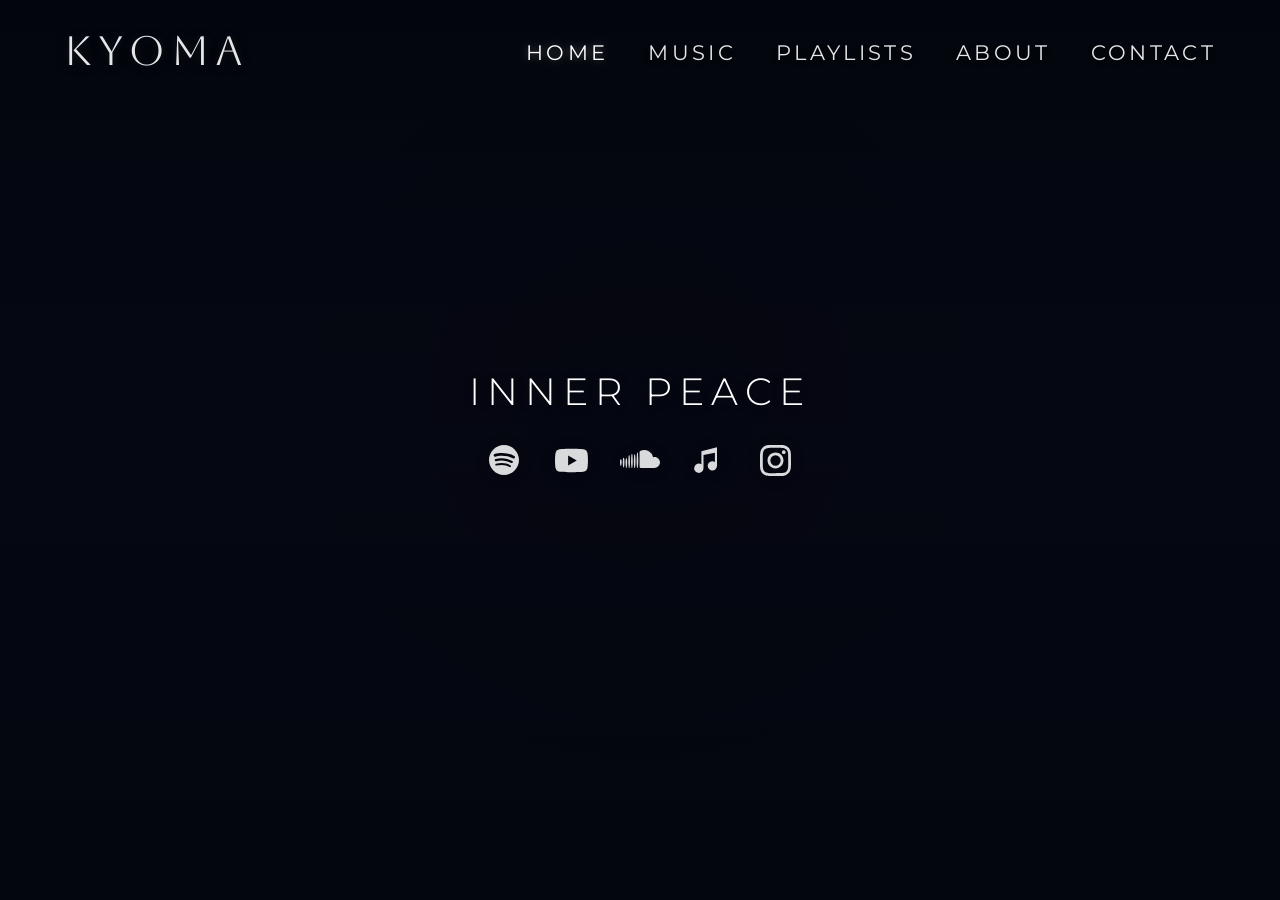
==== commit 45a35d01: "adding final touches and all hrefs" ====
--- a/index.html
+++ b/index.html
@@ -3,42 +3,42 @@
 <head>
     <meta charset="UTF-8">
     <meta name="viewport" content="width=device-width, initial-scale=1.0">
-
+    
     <!-- Fonts -->
     <link rel="preconnect" href="https://fonts.googleapis.com">
     <link rel="preconnect" href="https://fonts.gstatic.com" crossorigin>
     <link href="https://fonts.googleapis.com/css2?family=Aboreto&family=Cinzel:wght@400..900&family=Inter:ital,opsz,wght@0,14..32,100..900;1,14..32,100..900&family=Montserrat:ital,wght@0,100..900;1,100..900&display=swap" rel="stylesheet">
-
+    
     <!-- CSS -->
     <link rel="stylesheet" href="styles/style.css">
-
+    
     <!-- JavaScript -->
     <script src="scripts/main.js" defer></script>
-
+    
     <title>Kyoma Sounds | Official Website</title>
 </head>
 
 <body>
-
+    
     <!-- =========================
     HEADER / NAVBAR
     ========================== -->
-
+    
     <header class="header">
         <!-- Background Video -->
         <video class="headerVideo" autoplay muted loop playsinline preload="auto">
-            <source src="assets/background-images/image00001.mp4" type="video/mp4">
+            <source src="assets/background-images/video-kyoma-v2-1080p-ultra.mp4" type="video/mp4">
         </video>
         <div class="container">
             <nav class="navbar">
                 <a href="index.html" class="navbar__logo">KYOMA</a>
-
+                
                 <!-- Menu Burger -->
                 <button class="navbar__toggle" aria-label="Open menu">
                     <span></span>
                     <span></span>
                 </button>
-
+                
                 <!-- Navigation Links -->
                 <ul class="navbar__links">
                     <li><a href="index.html" class="active">Home</a></li>
@@ -47,62 +47,62 @@
                     <li><a href="about.html">About</a></li>
                     <li><a href="contact.html">Contact</a></li>
                 </ul>
-
+                
                 <!-- Social Icons | Mobile Menu -->
                 <div class="navbar__social-links">
-                    <a href="#" aria-label="Spotify">
+                    <a href="https://open.spotify.com/artist/4o0RNVgB6vL98OQdazaY3g?si=lvSf1quMRXaGYrL1hKmFhA" aria-label="Spotify" target="_blank" rel="noopener noreferrer">
                         <img src="assets/icons/spotify.svg" alt="Spotify" class="spotify-icon">
                     </a>
-
-                    <a href="#" aria-label="YouTube">
+                    
+                    <a href="https://www.youtube.com/@kyomasoundsmusic" aria-label="YouTube" target="_blank" rel="noopener noreferrer">
                         <img src="assets/icons/youtube.svg" alt="YouTube" class="youtube-icon">
                     </a>
-
-                    <a href="#" aria-label="SoundCloud">
+                    
+                    <a href="https://soundcloud.com/kyomasounds" aria-label="SoundCloud" target="_blank" rel="noopener noreferrer">
                         <img src="assets/icons/soundcloud.svg" alt="SoundCloud" class="soundcloud-icon">
                     </a>
-
-                    <a href="#" aria-label="Bandcamp">
-                        <img src="assets/icons/bandcamp.svg" alt="Bandcamp" class="bandcamp-icon">
+                    
+                    <a href="https://music.apple.com/be/artist/kyoma/1670567011?l" aria-label="Apple Music" target="_blank" rel="noopener noreferrer">
+                        <img src="assets/icons/applemusic.svg" alt="Apple Music" class="appleMusicIcon">
                     </a>
-
-                    <a href="#" aria-label="Instagram">
+                    
+                    <a href="https://www.instagram.com/kyomasounds" aria-label="Instagram" target="_blank" rel="noopener noreferrer">
                         <img src="assets/icons/instagram.svg" alt="Instagram" class="instagram-icon">
                     </a>
                 </div>
             </nav>
         </div>
-
-
+        
+        
         <!-- Hero Content -->
         <div class="hero-content">
             <h1 class="hero-title">Inner Peace</h1>
-
+            
             <!-- Social Icons | Home Hero -->
             <div class="social-links">
-                <a href="#" aria-label="Spotify">
+                <a href="https://open.spotify.com/artist/4o0RNVgB6vL98OQdazaY3g?si=lvSf1quMRXaGYrL1hKmFhA" aria-label="Spotify" target="_blank" rel="noopener noreferrer">
                     <img src="assets/icons/spotify.svg" alt="Spotify" class="spotify-icon">
                 </a>
-
-                <a href="#" aria-label="YouTube">
+                
+                <a href="https://www.youtube.com/@kyomasoundsmusic" aria-label="YouTube" target="_blank" rel="noopener noreferrer">
                     <img src="assets/icons/youtube.svg" alt="YouTube" class="youtube-icon">
                 </a>
-
-                <a href="#" aria-label="SoundCloud">
+                
+                <a href="https://soundcloud.com/kyomasounds" aria-label="SoundCloud" target="_blank" rel="noopener noreferrer">
                     <img src="assets/icons/soundcloud.svg" alt="SoundCloud" class="soundcloud-icon">
                 </a>
-
-                <a href="#" aria-label="Bandcamp">
-                    <img src="assets/icons/bandcamp.svg" alt="Bandcamp" class="bandcamp-icon">
+                
+                <a href="https://music.apple.com/be/artist/kyoma/1670567011?l" aria-label="Apple Music" target="_blank" rel="noopener noreferrer">
+                    <img src="assets/icons/applemusic.svg" alt="Apple Music" class="appleMusicIcon">
                 </a>
-
-                <a href="#" aria-label="Instagram">
+                
+                <a href="https://www.instagram.com/kyomasounds" aria-label="Instagram" target="_blank" rel="noopener noreferrer">
                     <img src="assets/icons/instagram.svg" alt="Instagram" class="instagram-icon">
                 </a>
             </div>
         </div>
-
+        
     </header>
-
+    
 </body>
 </html>
--- a/styles/style.css
+++ b/styles/style.css
@@ -75,7 +75,7 @@
     position: fixed;
     inset: 0;
     
-    background-image: url(../assets/background-images/image00001.png);
+    background-image: url(../assets/background-images/main-background.webp);
     background-size: cover;
     background-position: center;
     background-repeat: no-repeat;
@@ -489,8 +489,8 @@
     transform: translateY(-1px);
 }
 
-.bandcamp-icon {
-    width: 34px;
+.appleMusicIcon {
+    width: 32px;
 }
 
 .instagram-icon {
@@ -698,7 +698,7 @@
             rgba(5, 8, 20, 0.58),
             rgba(5, 8, 20, 0.90)
         ),
-        url("../assets/background-images/koharu-background-image.png");
+        url("../assets/background-images/koharu-background.webp");
 
     background-size: cover;
     background-position: center;
@@ -961,13 +961,26 @@
     display: grid;
     grid-template-columns: 1fr;
     gap: 40px;
-    
+
     max-width: 1800px;
     margin-inline: auto;
 }
 
 .playlist-card {
     text-align: center;
+}
+
+.playlistCardLink {
+    display: block;
+    height: 100%;
+    color: inherit;
+    text-decoration: none;
+}
+
+.playlistCardLink:focus-visible {
+    outline: 2px solid rgba(255, 255, 255, 0.7);
+    outline-offset: 6px;
+    border-radius: inherit;
 }
 
 .playlist-card__content {
@@ -994,17 +1007,17 @@
     display: grid;
     grid-template-columns: 1fr;
     gap: 32px;
-    
+
     margin-bottom: 40px;
     padding: 28px;
-    
+
     background: rgba(10, 12, 30, 0.62);
     border: 1px solid rgba(255, 255, 255, 0.12);
     border-radius: 24px;
-    
+
     backdrop-filter: blur(10px);
     -webkit-backdrop-filter: blur(10px);
-    
+
     box-shadow: 0 18px 50px rgba(0, 0, 0, 0.22);
 }
 
@@ -1020,44 +1033,44 @@
 
 .about-story__label {
     display: inline-block;
-    
+
     margin-bottom: 16px;
-    
+
     font-size: 0.75rem;
     font-weight: 500;
     letter-spacing: 0.18em;
     text-transform: uppercase;
-    
+
     color: rgba(255, 255, 255, 0.52);
 }
 
 .about-story__text h2 {
     max-width: 700px;
-    
+
     margin-bottom: 22px;
-    
+
     font-family: "Montserrat", sans-serif;
     font-size: clamp(1.65rem, 4vw, 2.8rem);
     font-weight: 300;
     line-height: 1.2;
     letter-spacing: 0.10em;
     text-transform: uppercase;
-    
+
     color: rgba(255, 255, 255, 0.92);
-    
+
     text-shadow:
-    0 2px 14px rgba(0, 0, 0, 0.35),
-    0 0 22px rgba(255, 255, 255, 0.06);
+        0 2px 14px rgba(0, 0, 0, 0.35),
+        0 0 22px rgba(255, 255, 255, 0.06);
 }
 
 .about-story__text p {
     max-width: 720px;
-    
+
     margin-bottom: 18px;
-    
+
     font-size: 1rem;
-    line-height: 1.85;
-    
+    line-height: 1.8;
+
     color: rgba(255, 255, 255, 0.68);
 }
 
@@ -1067,10 +1080,10 @@
 
 .about-story__image {
     overflow: hidden;
-    
+
     border-radius: 20px;
     aspect-ratio: 4 / 5;
-    
+
     background: rgba(255, 255, 255, 0.06);
 }
 
@@ -1078,18 +1091,23 @@
     width: 100%;
     height: 100%;
     object-fit: cover;
-    
+
+    transition:
+        transform 0.35s ease,
+        filter 0.35s ease;
+}
+
+.about-story_roja-img {
+    filter: brightness(0.82) saturate(0.75) contrast(1.05);   
+}
+
+.about-story_kyoma-img {
     filter: brightness(0.88) saturate(0.85) contrast(1.05);
-    
-    transition:
-    transform 0.35s ease,
-    filter 0.35s ease;
-}
-
+
+}
 .about-story:hover .about-story__image img {
     transform: scale(1.04);
 }
-
 
 /* =========================
 CONTACT PAGE
@@ -1288,8 +1306,8 @@
         width: 41px;
     }
     
-    .bandcamp-icon {
-        width: 36px;
+    .appleMusicIcon {
+        width: 38px;
     }
     
     .instagram-icon {
@@ -1312,23 +1330,25 @@
 }
 
 
-/* ≥ 900px : About layout */
 
 @media (min-width: 900px) {
     .about-story {
-        grid-template-columns: 1.1fr 0.9fr;
-        gap: 56px;
-        
+        grid-template-columns: 1fr 1fr;
+        gap: 48px;
+
         padding: 40px;
-        margin-bottom: 56px;
-    }
-    
+        margin-bottom: 48px;
+
+        align-items: center;
+    }
+
     .about-story--reverse {
-        grid-template-columns: 0.9fr 1.1fr;
-    }
-    
+        grid-template-columns: 1fr 1fr;
+    }
+
     .about-story__image {
-        aspect-ratio: 1 / 1.08;
+        aspect-ratio: 1 / 1;
+        max-height: 520px;
     }
 }
 
@@ -1472,7 +1492,7 @@
         width: 40px;
     }
     
-    .bandcamp-icon {
+    .appleMusicIcon {
         width: 36px;
     }
     
@@ -1486,8 +1506,12 @@
 
 @media (min-width: 1280px) {
     .about-story {
-        gap: 72px;
-        padding: 48px;
+        gap: 56px;
+        padding: 48px 56px;
+    }
+
+    .about-story__image {
+        max-height: 540px;
     }
 }
 
@@ -1523,19 +1547,20 @@
         padding: 22px;
         border-radius: 22px;
     }
-    
+
     .about-story__text h2 {
         font-size: 1.55rem;
         letter-spacing: 0.07em;
     }
-    
+
     .about-story__text p {
         font-size: 0.95rem;
         line-height: 1.75;
     }
-    
+
     .about-story__image {
         border-radius: 18px;
         aspect-ratio: 1 / 1;
     }
 }
+
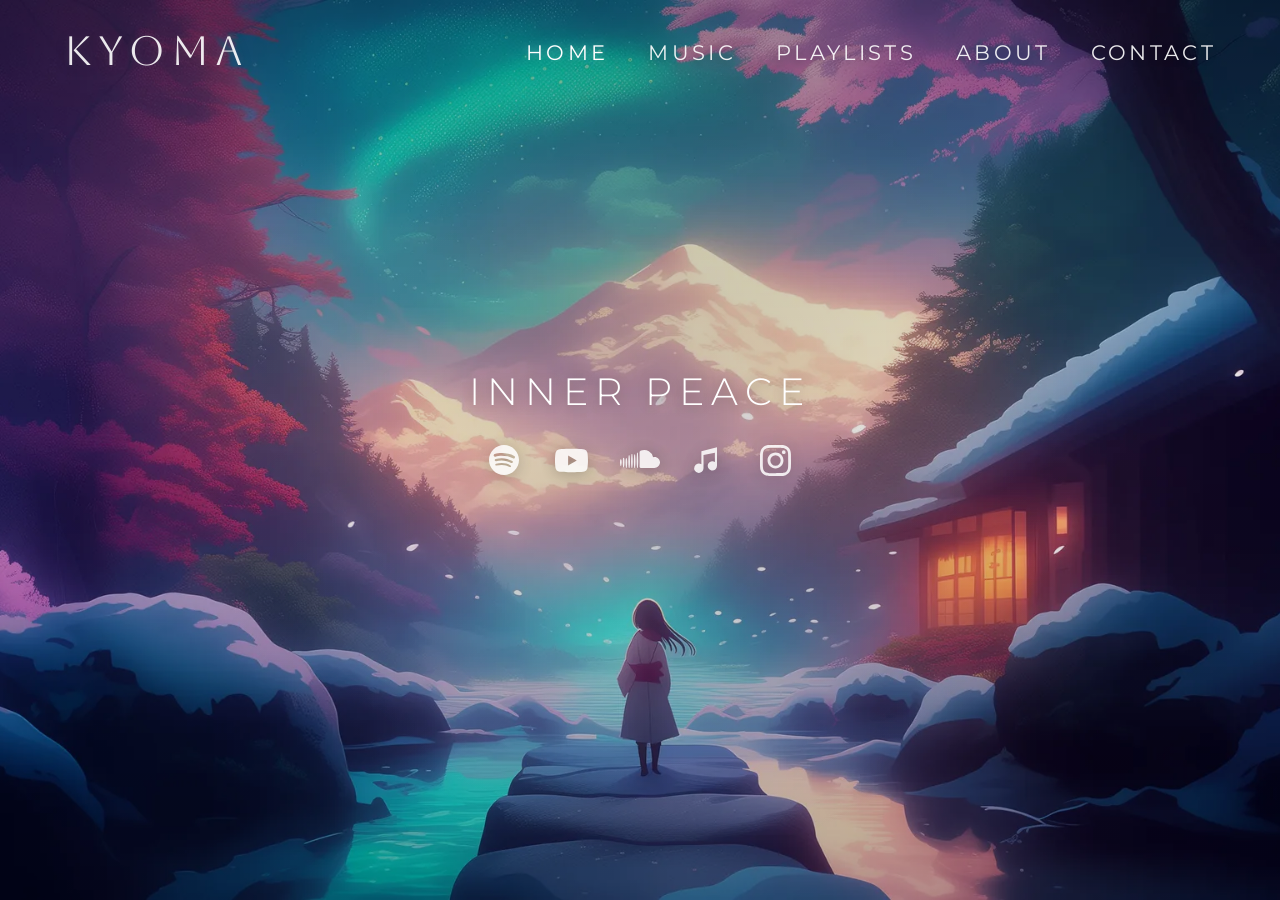
==== commit f62de71b: "adding poster video" ====
--- a/index.html
+++ b/index.html
@@ -26,60 +26,37 @@
     
     <header class="header">
         <!-- Background Video -->
-        <video class="headerVideo" autoplay muted loop playsinline preload="auto">
+        <video
+            class="headerVideo"
+            autoplay
+            muted
+            loop
+            playsinline
+            preload="auto"
+            poster="assets/background-images/main-background.webp"
+            >
             <source src="assets/background-images/video-kyoma-v2-1080p-ultra.mp4" type="video/mp4">
-        </video>
-        <div class="container">
-            <nav class="navbar">
-                <a href="index.html" class="navbar__logo">KYOMA</a>
-                
-                <!-- Menu Burger -->
-                <button class="navbar__toggle" aria-label="Open menu">
-                    <span></span>
-                    <span></span>
-                </button>
-                
-                <!-- Navigation Links -->
-                <ul class="navbar__links">
-                    <li><a href="index.html" class="active">Home</a></li>
-                    <li><a href="music.html">Music</a></li>
-                    <li><a href="playlists.html">Playlists</a></li>
-                    <li><a href="about.html">About</a></li>
-                    <li><a href="contact.html">Contact</a></li>
-                </ul>
-                
-                <!-- Social Icons | Mobile Menu -->
-                <div class="navbar__social-links">
-                    <a href="https://open.spotify.com/artist/4o0RNVgB6vL98OQdazaY3g?si=lvSf1quMRXaGYrL1hKmFhA" aria-label="Spotify" target="_blank" rel="noopener noreferrer">
-                        <img src="assets/icons/spotify.svg" alt="Spotify" class="spotify-icon">
-                    </a>
-                    
-                    <a href="https://www.youtube.com/@kyomasoundsmusic" aria-label="YouTube" target="_blank" rel="noopener noreferrer">
-                        <img src="assets/icons/youtube.svg" alt="YouTube" class="youtube-icon">
-                    </a>
-                    
-                    <a href="https://soundcloud.com/kyomasounds" aria-label="SoundCloud" target="_blank" rel="noopener noreferrer">
-                        <img src="assets/icons/soundcloud.svg" alt="SoundCloud" class="soundcloud-icon">
-                    </a>
-                    
-                    <a href="https://music.apple.com/be/artist/kyoma/1670567011?l" aria-label="Apple Music" target="_blank" rel="noopener noreferrer">
-                        <img src="assets/icons/applemusic.svg" alt="Apple Music" class="appleMusicIcon">
-                    </a>
-                    
-                    <a href="https://www.instagram.com/kyomasounds" aria-label="Instagram" target="_blank" rel="noopener noreferrer">
-                        <img src="assets/icons/instagram.svg" alt="Instagram" class="instagram-icon">
-                    </a>
-                </div>
-            </nav>
-        </div>
-        
-        
-        <!-- Hero Content -->
-        <div class="hero-content">
-            <h1 class="hero-title">Inner Peace</h1>
+        </video>        <div class="container">
+        <nav class="navbar">
+            <a href="index.html" class="navbar__logo">KYOMA</a>
             
-            <!-- Social Icons | Home Hero -->
-            <div class="social-links">
+            <!-- Menu Burger -->
+            <button class="navbar__toggle" aria-label="Open menu">
+                <span></span>
+                <span></span>
+            </button>
+            
+            <!-- Navigation Links -->
+            <ul class="navbar__links">
+                <li><a href="index.html" class="active">Home</a></li>
+                <li><a href="music.html">Music</a></li>
+                <li><a href="playlists.html">Playlists</a></li>
+                <li><a href="about.html">About</a></li>
+                <li><a href="contact.html">Contact</a></li>
+            </ul>
+            
+            <!-- Social Icons | Mobile Menu -->
+            <div class="navbar__social-links">
                 <a href="https://open.spotify.com/artist/4o0RNVgB6vL98OQdazaY3g?si=lvSf1quMRXaGYrL1hKmFhA" aria-label="Spotify" target="_blank" rel="noopener noreferrer">
                     <img src="assets/icons/spotify.svg" alt="Spotify" class="spotify-icon">
                 </a>
@@ -100,9 +77,39 @@
                     <img src="assets/icons/instagram.svg" alt="Instagram" class="instagram-icon">
                 </a>
             </div>
+        </nav>
+    </div>
+    
+    
+    <!-- Hero Content -->
+    <div class="hero-content">
+        <h1 class="hero-title">Inner Peace</h1>
+        
+        <!-- Social Icons | Home Hero -->
+        <div class="social-links">
+            <a href="https://open.spotify.com/artist/4o0RNVgB6vL98OQdazaY3g?si=lvSf1quMRXaGYrL1hKmFhA" aria-label="Spotify" target="_blank" rel="noopener noreferrer">
+                <img src="assets/icons/spotify.svg" alt="Spotify" class="spotify-icon">
+            </a>
+            
+            <a href="https://www.youtube.com/@kyomasoundsmusic" aria-label="YouTube" target="_blank" rel="noopener noreferrer">
+                <img src="assets/icons/youtube.svg" alt="YouTube" class="youtube-icon">
+            </a>
+            
+            <a href="https://soundcloud.com/kyomasounds" aria-label="SoundCloud" target="_blank" rel="noopener noreferrer">
+                <img src="assets/icons/soundcloud.svg" alt="SoundCloud" class="soundcloud-icon">
+            </a>
+            
+            <a href="https://music.apple.com/be/artist/kyoma/1670567011?l" aria-label="Apple Music" target="_blank" rel="noopener noreferrer">
+                <img src="assets/icons/applemusic.svg" alt="Apple Music" class="appleMusicIcon">
+            </a>
+            
+            <a href="https://www.instagram.com/kyomasounds" aria-label="Instagram" target="_blank" rel="noopener noreferrer">
+                <img src="assets/icons/instagram.svg" alt="Instagram" class="instagram-icon">
+            </a>
         </div>
-        
-    </header>
+    </div>
     
+</header>
+
 </body>
 </html>
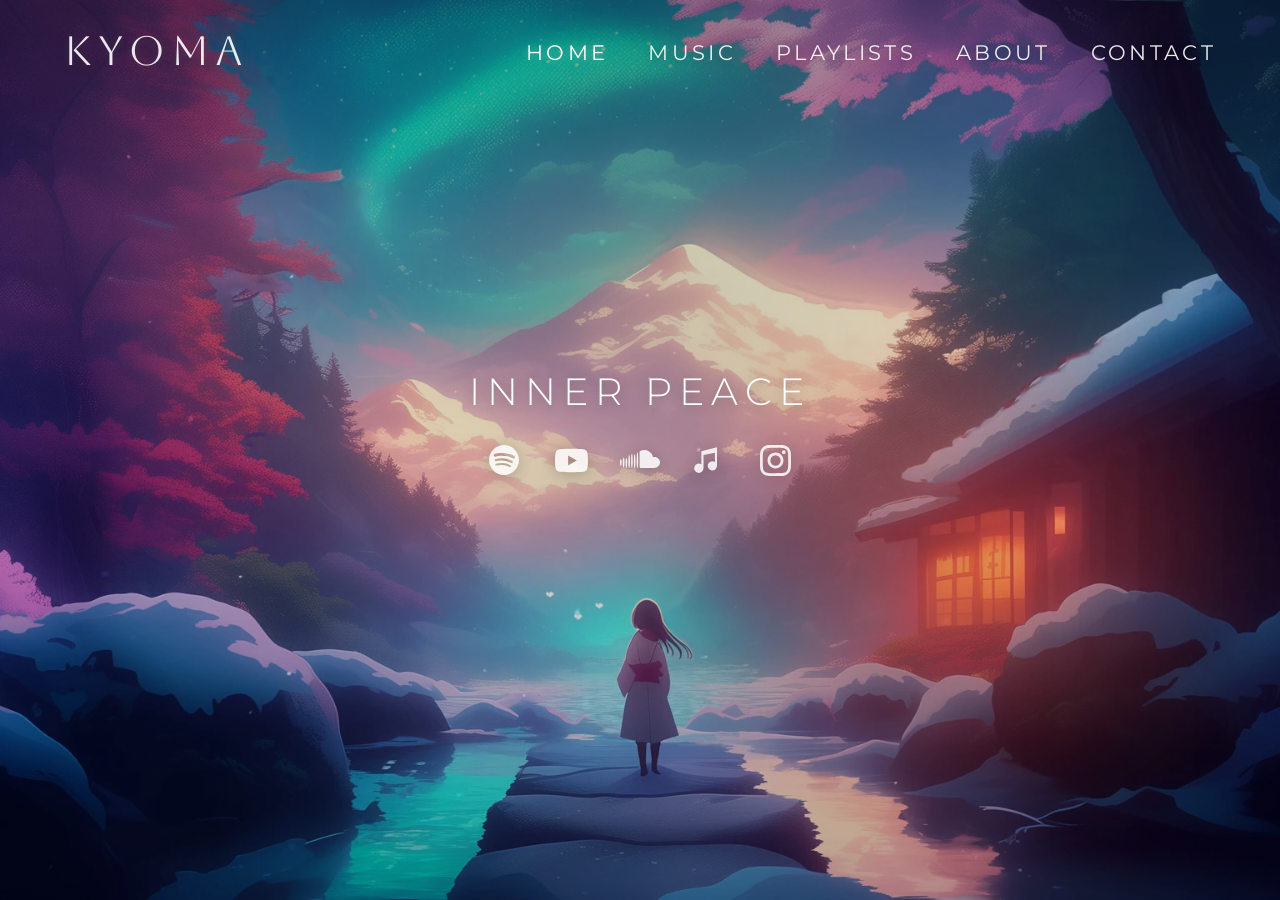
==== commit d3978fc2: "adding hero poster to bg img" ====
--- a/index.html
+++ b/index.html
@@ -33,7 +33,7 @@
             loop
             playsinline
             preload="auto"
-            poster="assets/background-images/main-background.webp"
+            poster="assets/background-images/hero-poster.webp"
             >
             <source src="assets/background-images/video-kyoma-v2-1080p-ultra.mp4" type="video/mp4">
         </video>        <div class="container">
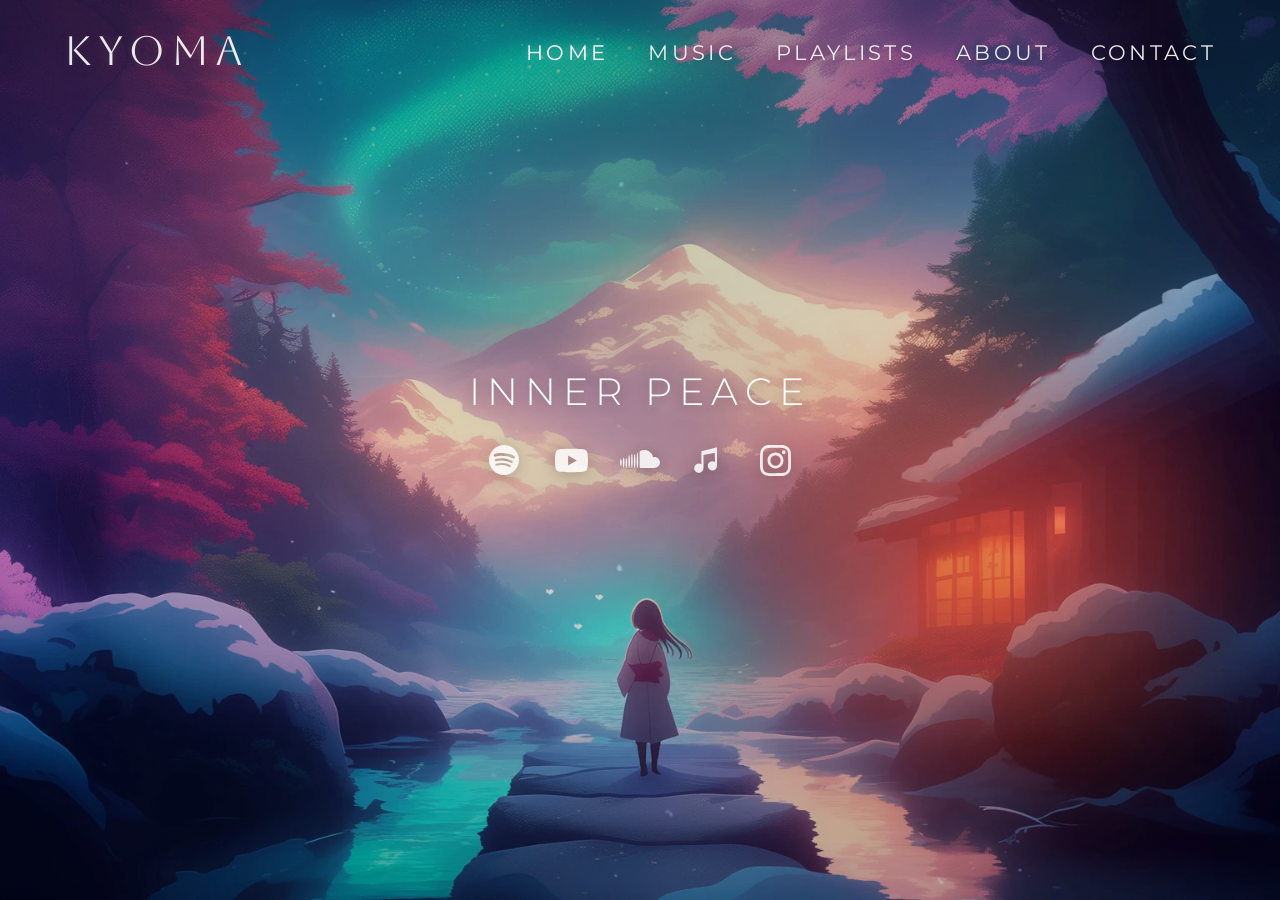
==== commit 6b9400e1: "adding favicon" ====
--- a/index.html
+++ b/index.html
@@ -14,6 +14,12 @@
     
     <!-- JavaScript -->
     <script src="scripts/main.js" defer></script>
+
+    <!-- Favicon -->
+    <link rel="icon" href="assets/icons/favicon.ico">
+    <link rel="icon" type="image/png" sizes="32x32" href="assets/icons/favicon-32.png">
+    <link rel="icon" type="image/png" sizes="16x16" href="assets/icons/favicon-16.png">
+    <link rel="apple-touch-icon" sizes="180x180" href="assets/icons/apple-touch-icon.png">
     
     <title>Kyoma Sounds | Official Website</title>
 </head>
--- a/styles/style.css
+++ b/styles/style.css
@@ -1516,6 +1516,19 @@
 }
 
 
+
+@media (max-width: 1024px) {
+      .section-heading {
+        text-align: center;
+        margin-inline: auto;
+    }
+
+    .section-heading h1 {
+        transform: none;
+    }
+}
+
+
 /* ≤ 700px : Contact mobile fixes */
 
 @media (max-width: 700px) {
